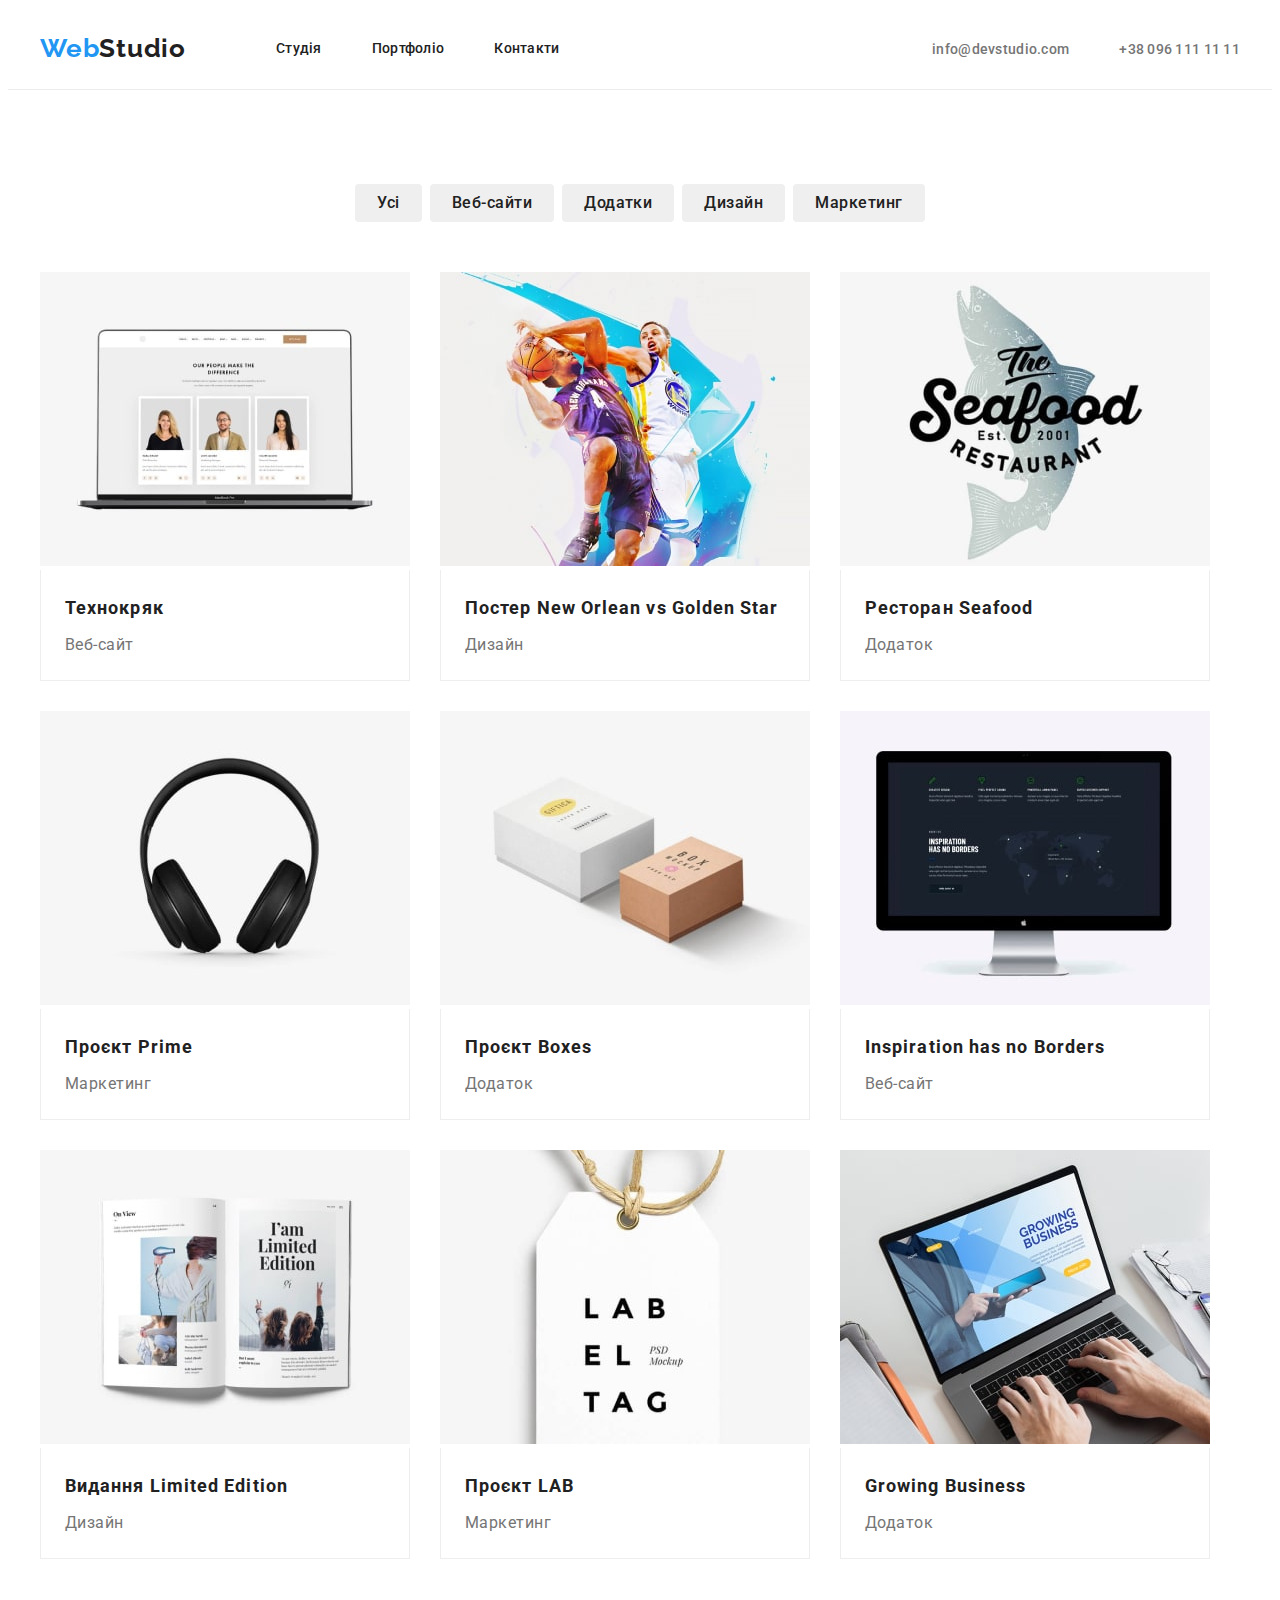
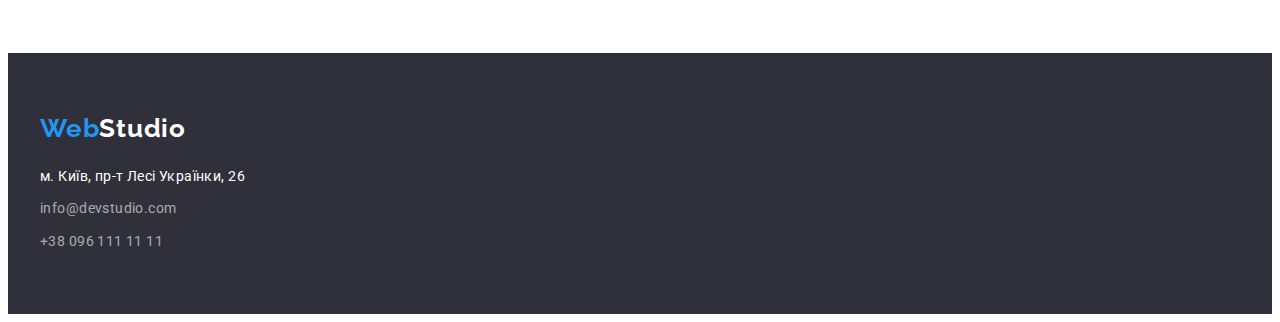
==== portfolio.html @ a3d4b9a1 "Initial commit" ====
<!DOCTYPE html>
<html lang="en">
  <head>
    <meta charset="UTF-8" />
    <meta http-equiv="X-UA-Compatible" content="IE=edge" />
    <meta name="viewport" content="width=device-width, initial-scale=1.0" />
    <title>poftfolio</title>
    <!-- Fonts -->
    <link rel="preconnect" href="https://fonts.googleapis.com" />
    <link rel="preconnect" href="https://fonts.gstatic.com" crossorigin />
    <link
      href="https://fonts.googleapis.com/css2?family=Raleway:wght@700&family=Roboto:wght@400;500;700;900&display=swap"
      rel="stylesheet"
    />
    <!--modern normalize  -->
    <link rel="stylesheet" href="https://cdnjs.cloudflare.com/ajax/libs/modern-normalize/1.1.0/modern-normalize.min.css"
      integrity="sha512-wpPYUAdjBVSE4KJnH1VR1HeZfpl1ub8YT/NKx4PuQ5NmX2tKuGu6U/JRp5y+Y8XG2tV+wKQpNHVUX03MfMFn9Q=="
      crossorigin="anonymous" referrerpolicy="no-referrer" />
    <!-- Link -->
    <link rel="stylesheet" href="./css/styles.css" />
  </head>
  <body>
    <header class="header">
      <div class="header-container container">
        <a href="./index.html" class="logo">Web<span class="logo-header">Studio</span></a>
        <nav class="header-nav">
          <ul class="header-list list">
            <li><a class="header-link link" href="./index.html">Студія</a></li>
            <li><a class="header-link link" href="./portfolio.html">Портфоліо</a></li>
            <li><a class="header-link link" href="">Контакти</a></li>
          </ul>
        </nav>
        <ul class="contacts list flex-contacts-header">
          <li>
            <a href="mailto:info@devstudio.com" class="contacts-item link">info@devstudio.com</a>
          </li>
          <li>
            <a href="tel:+380961111111" class="contacts-item link">+38 096 111 11 11</a>
          </li>
        </ul>
      </div>
    </header>
    <main>
      <section class="section filter-section">
        <div class="container">
      <h1 class="visually-hidden">Our projects</h1>
      <ul class="button list">
        <li><button type="button" class="button-projects">Усі</button></li>
        <li>
          <button type="button" class="button-projects">Веб-сайти</button>
        </li>
        <li>
          <button type="button" class="button-projects">Додатки</button>
        </li>
        <li><button type="button" class="button-projects">Дизайн</button></li>
        <li>
          <button type="button" class="button-projects">Маркетинг</button>
        </li>
      </ul>
      <ul class="filter-item list">
        <li>
          <img src="./images/techno-min.jpg" alt="вебсайт" width="370" height="294" />
          <div class="filter-projects">
            <h3 class="filter-title">Технокряк</h3>
            <p class="filter-text">Веб-сайт</p>
          </div>
        </li>
        <li>
          <img src="./images/basketball-min.jpg" alt="Дизайн" width="370" height="294" />
          <div class="filter-projects">
            <h3 class="filter-title">Постер <span lang="en">New Orlean vs Golden Star</span>
            </h3>
            <p class="filter-text">Дизайн</p>
          </div>
        </li>
        <li>
          <img src="./images/seafoodrest-min.jpg" alt="Додаток" width="370" height="294" />
          <div class="filter-projects">
        <h3 class="filter-title">
          Ресторан <span lang="en">Seafood</span>
        </h3>
        <p class="filter-text">Додаток</p>
          </div>
        </li>
        <li>
          <img src="./images/airphones-min.jpg" alt="навушники" width="370" height="294" />
          <div class="filter-projects">
          <h3 class="filter-title">Проєкт <span lang="en">Prime</span></h3>
          <p class="filter-text">Маркетинг</p>
          </div>
        </li>
        <li>
          <img src="./images/boxes-min.jpg" alt="коробки" width="370" height="294" />
          <div class="filter-projects">
          <h3 class="filter-title">Проєкт <span lang="en">Boxes</span></h3>
          <p class="filter-text">Додаток</p>
          </div>
        </li>
        <li>
          <img src="./images/comp-min.jpg" alt="монітор" width="370" height="294" />
          <div class="filter-projects">
          <h3 class="filter-title">Inspiration has no Borders</h3>
          <p class="filter-text">Веб-сайт</p>
          </div>
         </li>
        <li>
          <img src="./images/limited-min.jpg" alt="книга" width="370" height="294" />
          <div class="filter-projects">
            <h3 class="filter-title">Видання <span lang="en">Limited Edition</span></h3>
            <p class="filter-text">Дизайн</p>
          </div>
        </li>
        <li>
          <img src="./images/lab-min.jpg" alt="бірка" width="370" height="294" />
          <div class="filter-projects">
            <h3 class="filter-title">Проєкт <span lang="en">LAB</span></h3>
            <p class="filter-text">Маркетинг</p>
          </div>
        </li>
        <li>
          <img src="./images/growing-min.jpg" alt="нойтбук" width="370" height="294" />
          <div class="filter-projects">
          <h3 class="filter-title">Growing Business</h3>
          <p class="filter-text">Додаток</p>
          </div>
        </li>
      </ul>
        </div>
      </section>
    </main>
    <!-- Футер -->
    <footer class="section footer">
      <div class="container">
        <a href="" class="footer-logo">Web<span class="logo-footer">Studio</span></a>
        <p class="address">м. Київ, пр-т Лесі Українки, 26</p>
        <ul class="list">
          <li class="address-list"><a class="address-link link" href="mailto:info@devstudio.com">info@devstudio.com</a></li>
          <li class="address-list"><a class="address-link link" href="tel:+380961111111">+38 096 111 11 11</a></li>
        </ul>
      </div>
    </footer>
  </body>
</html>
---- css/styles.css ----
:root {
  --brand-color: #757575;
  --main-title-color: #212121;
  --accent-color: #2196f3;
  --third-color: #ffffff;
  --indent: 30px;
}

body {
  background-color: var(--third-color);
  font-family: "Roboto", sans-serif;
}
.list {
  padding: 0;
  margin: 0;
  list-style: none;
}

.link {
  text-decoration: none;
}
h1,
h2,
h3,
p,
ul {
  margin-top: 0;
  margin-bottom: 0;
}
.container {
  width: 1200px;
  padding-right: 15px;
  padding-left: 15px;
  margin-left: auto;
  margin-right: auto;
  /* outline: 2px solid tomato; */
}
.section {
  padding-top: 94px;
  padding-bottom: 94px;

}
.img {
  display: block;
  max-width: 100%;
  height: auto;
}

/* ----Header------- */
.header {
  border-bottom: 1px solid #ececec;
}
.header-container {
  display: flex;
  align-items: center;
}

.logo {
  margin-right: 90px;
  padding-top: 25px;
  padding-bottom: 25px;
  font-family: "Raleway";
  font-weight: 700;
  font-size: 26px;
  line-height: 1.2;
  letter-spacing: 0.03em;
  text-decoration: none;

  color: var(--accent-color);
}

.logo-header {
 
  color: var(--main-title-color);
}

.header-list{
  display: flex;
  align-items: center;
  gap: 50px;
}

.header-link {
  display: block;
  padding-top: 32px;
  padding-bottom: 32px;

  font-weight: 500;
  font-size: 14px;
  line-height: 1.14;
  letter-spacing: 0.02em;

  color: var(--main-title-color);
}

.header-nav .header-link:hover,
.header-nav .header-link:focus {
  color: var(--accent-color);
  
}

.flex-contacts-header {
  display: flex;
  margin-left: auto;
  gap: 50px;
}


.contacts .contacts-item {
  padding-left: auto;
  font-weight: 500;
  font-size: 14px;
  line-height: 1.14;
  letter-spacing: 0.02em;
  color: var(--brand-color);
}
.contacts .contacts-item:hover,
.contacts .contacts-item:focus {
  color: var(--accent-color);
}
/* ----Header------- */

/* -------Hero------- */
.hero {
  background-color: #2f303a;
  padding-top: 200px;
  padding-bottom: 200px;
}
.hero-title {
  width: 696px;
  margin-left: auto;
  margin-right: auto;
  margin-bottom: 30px;
  font-weight: 900;
  font-size: 44px;
  line-height: 1.36;
  text-align: center;
  letter-spacing: 0.06em;
  text-transform: uppercase;
  color: var(--third-color);
}
.btn-hero {
  display: flex;
  align-items: center;
  text-align: center;
  min-width: 216px;
  min-height: 50px;
  padding: 10px 32px;
  border-radius: 4px;
  margin-left: auto;
  margin-right: auto;

  font-family: inherit;
  font-weight: 700;
  font-size: 16px;
  line-height: 1.88;
  letter-spacing: 0.06em;

  box-shadow: 0px 4px 4px rgba(0, 0, 0, 0.15);
  color: var(--third-color);
  cursor: pointer;
  background: var(--accent-color);
}
.btn-hero:hover,
.btn-hero:focus {
  color: #188ce8;
}

/* -------Hero------- */

/* -----Features------ */

.visually-hidden {
  position: absolute;
  white-space: nowrap;
  width: 1px;
  height: 1px;
  overflow: hidden;
  border: 0;
  padding: 0;
  clip: rect(0 0 0 0);
  clip-path: inset(50%);
  margin: -1px;
}

.features {
  display: flex;
  gap: 30px;
}

.feature-title {
  width: 270px;
  margin-bottom: 10px;
  font-style: normal;
  font-size: 14px;
  line-height: 1.14;
  letter-spacing: 0.03em;
  text-transform: uppercase;
  color: var(--main-title-color);
}

.feature-text {
  font-style: normal;
  font-size: 14px;
  line-height: 1.71;
  letter-spacing: 0.03em;
  color: var(--brand-color);
}

/* -----Features------ */

/* -----Work----- */
.section-work{
  padding-top: 0;
}
.section-title {
  margin-bottom: 50px;
  min-width: 366px;
  font-size: 36px;
  line-height: 1.16;
  text-align: center;
  letter-spacing: 0.03em;
  color: var(--main-title-color);
}
.work-list {
  display: flex;
  gap: var(--indent);
}

/* -----Work----- */

/* -----Our Team----- */
.team {
  background-color: #f5f4fa;
}
.position {
  padding-top: 30px;
  padding-bottom: 30px;
  
}
.heading-name {
  
  margin-bottom: 10px;
  font-weight: 500;
  font-size: 16px;
  line-height: 1.18;
  text-align: center;
  letter-spacing: 0.03em;
  color: var(--main-title-color);
  background-color: var(--third-color);
}

.job-heading {
  font-size: 16px;
  line-height: 1.18;
  text-align: center;
  letter-spacing: 0.03em;
  color: var(--brand-color);
  background-color: var(--third-color);
}
.photo-list {
  display: flex;
  gap: var(--indent);
  background-color: var(--third-color);
}

/* -----Our Team----- */

/* ----footer---- */
.footer {
  background-color: #2f303a;
  padding-top: 60px;
  padding-bottom: 60px;
}
.footer-logo {
  display: inline-block;
  margin-bottom: 20px;
  font-family: "Raleway";
  font-weight: 700;
  font-size: 26px;
  line-height: 1.2;
  letter-spacing: 0.03em;
  text-decoration: none;
  color: var(--accent-color);
}
.logo-footer {
  color: var(--third-color);
}

.address {
  margin-bottom: 9px;
  font-style: normal;
  font-size: 14px;
  line-height: 1.71;
  letter-spacing: 0.03em;
  color: var(--third-color);
}
.address-list {
  margin-bottom: 9px;
  
}
.address-list:last-child {
  margin-bottom: 0;
}

.address-link {
font-style: normal;
font-size: 14px;
line-height: 1.71;
letter-spacing: 0.03em;
color: rgba(255, 255, 255, 0.6);
}
.address-link:hover,
.address-link:focus {
  color: var(--accent-color);
}

/* ----footer---- */

/* -----portfolio----- */

/* -----portf btn-----*/

.button {
  display: flex;
  justify-content: center;
  gap: 8px;
  margin-bottom: 50px;
}
.button-projects {
  padding: 6px 22px;
  font-family: inherit;
  font-style: normal;
  font-weight: 500;
  font-size: 16px;
  line-height: 1.62;
  text-align: center;
  letter-spacing: 0.03em;
  color: #212121;
  border-style: none;
  border-radius: 4px;
}
.button .button-projects:hover,
.button .button-projects:focus {
  color: var(--third-color);
  background-color: var(--accent-color);
}

.filter-item {
  display: flex;
  flex-wrap: wrap;
  gap: var(--indent);
}
.filter-projects {
  padding: 20px 24px;
  border: 1px solid #EEEEEE;
  border-top: none;
 
}
 
.filter-title {
  margin-bottom: 4px;
  min-width: 270px;
  font-family: "Roboto";
  font-style: normal;
  font-size: 18px;
  line-height: 2;
  letter-spacing: 0.06em;
  color: var(--main-title-color);
}
.filter-text {
  font-style: normal;
  font-size: 16px;
  line-height: 1.88;
  letter-spacing: 0.03em;
  color: var(--brand-color);
}

.filter-section{
padding-bottom: 94px;
}
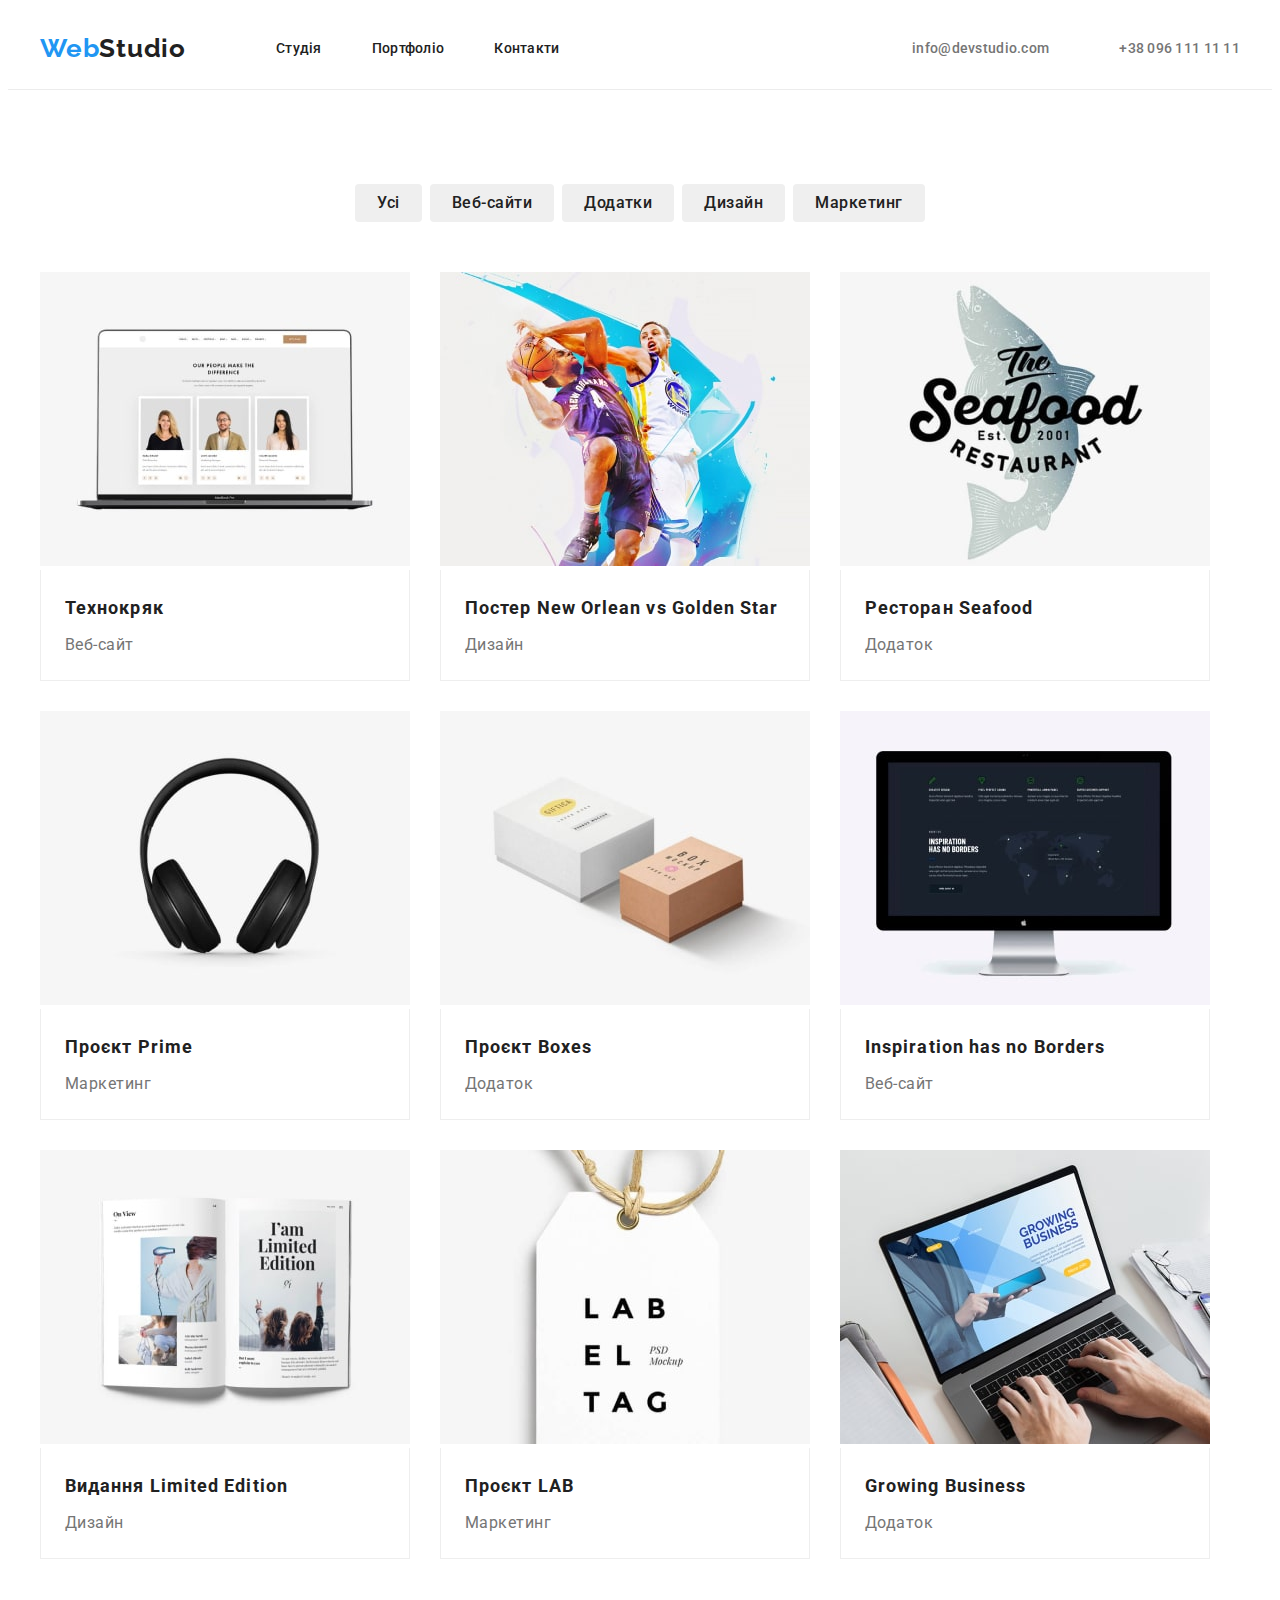
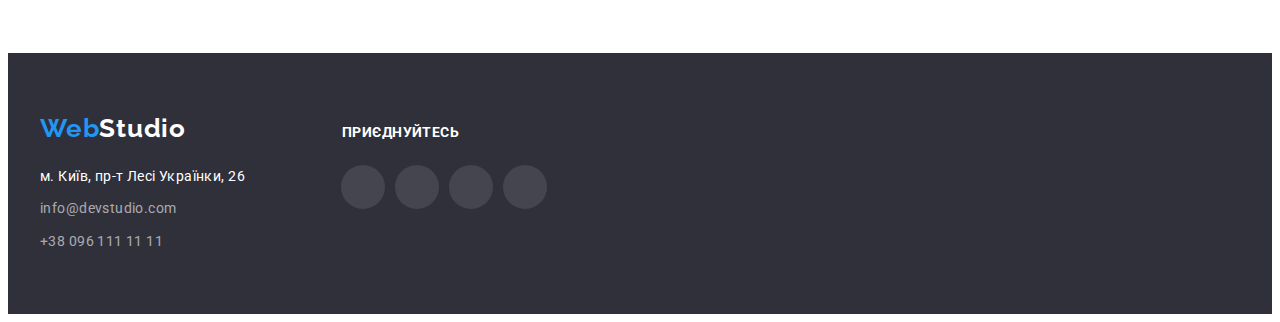
==== commit fac54517: "додає хедер та футер" ====
--- a/portfolio.html
+++ b/portfolio.html
@@ -25,17 +25,29 @@
         <a href="./index.html" class="logo">Web<span class="logo-header">Studio</span></a>
         <nav class="header-nav">
           <ul class="header-list list">
-            <li><a class="header-link link" href="./index.html">Студія</a></li>
-            <li><a class="header-link link" href="./portfolio.html">Портфоліо</a></li>
-            <li><a class="header-link link" href="">Контакти</a></li>
+            <li class="header-item">
+              <a class="header-nav-link link" href="./index.html">Студія</a>
+            </li>
+            <li class="header-item">
+              <a class="header-nav-link link" href="./portfolio.html">Портфоліо</a>
+            </li>
+            <li class="header-item">
+              <a class="header-nav-link link" href="">Контакти</a>
+            </li>
           </ul>
         </nav>
-        <ul class="contacts list flex-contacts-header">
+        <ul class="header-group list">
           <li>
-            <a href="mailto:info@devstudio.com" class="contacts-item link">info@devstudio.com</a>
+            <a class="header-contacts link" href="mailto:info@devstudio.com">
+              <svg class="envelope-icon" width="16" height="12">
+                <use href="./images/icons/symbol-defs-2.svg#icon-envelope"></use>
+              </svg>info@devstudio.com</a>
           </li>
           <li>
-            <a href="tel:+380961111111" class="contacts-item link">+38 096 111 11 11</a>
+            <a class="header-contacts link" href="tel:+380961111111"> <svg class="phone-icon" width="10" height="16">
+                <use href="./images/icons/symbol-defs-2.svg#icon-smartphone"></use>
+              </svg>
+              +38 096 111 11 11</a>
           </li>
         </ul>
       </div>
@@ -129,15 +141,58 @@
       </section>
     </main>
     <!-- Футер -->
-    <footer class="section footer">
-      <div class="container">
-        <a href="" class="footer-logo">Web<span class="logo-footer">Studio</span></a>
-        <p class="address">м. Київ, пр-т Лесі Українки, 26</p>
-        <ul class="list">
-          <li class="address-list"><a class="address-link link" href="mailto:info@devstudio.com">info@devstudio.com</a></li>
-          <li class="address-list"><a class="address-link link" href="tel:+380961111111">+38 096 111 11 11</a></li>
-        </ul>
-      </div>
-    </footer>
+        <footer class="section footer">
+          <div class="container">
+            <div class="logo-block">
+              <a href="" class="footer-logo">Web<span class="logo-footer">Studio</span></a>
+              <p class="join-us-footer">приєднуйтесь</p>
+            </div>
+            <address class="address-box">
+              <ul class="address-list list">
+                <li class="footer-box-link">
+                  <a class="footer-map-address link"
+                    href="https://www.google.com/maps/place/%D0%B1%D1%83%D0%BB%D1%8C%D0%B2%D0%B0%D1%80+%D0%9B%D0%B5%D1%81%D1%96+%D0%A3%D0%BA%D1%80%D0%B0%D1%97%D0%BD%D0%BA%D0%B8,+26,+%D0%9A%D0%B8%D1%97%D0%B2,+02000/@50.4265807,30.5383858,17z/data=!3m1!4b1!4m5!3m4!1s0x40d4cf0e033ecbe9:0x57a4dffefec77da0!8m2!3d50.4265807!4d30.5383859"
+                    target="_blank" rel="noopener noreferrer">м. Київ, пр-т Лесі Українки, 26</a>
+                </li>
+                <li class="footer-box-link">
+                  <a class="address-link link" href="mailto:info@devstudio.com">info@devstudio.com</a>
+                </li>
+                <li lass="footer-box-link">
+                  <a class="address-link link" href="tel:+380961111111">+38 096 111 11 11</a>
+                </li>
+              </ul>
+              <ul class="footer-social-list list">
+                <li class="footer-social-items">
+                  <a class="footer-social-link link" href="https://www.instagram.com" target="_blank" rel="noreferrer noopener"
+                    aria-label="Instagram">
+                    <svg class="footer-social-icon" width="20" height="20">
+                      <use href="./images/icons/symbol-defs-2.svg#icon-instagram"></use>
+                    </svg></a>
+                </li>
+                <li class="footer-social-items">
+                  <a class="footer-social-link link" href="https://www.twitter.com" target="_blank" rel="noreferrer noopener"
+                    aria-label="Twitter">
+                    <svg class="footer-social-icon" width="20" height="20">
+                      <use href="./images/icons/symbol-defs-2.svg#icon-twitter"></use>
+                    </svg></a>
+                </li>
+                <li class="footer-social-items">
+                  <a class="footer-social-link link" href="https://www.facebook.com" target="_blank" rel="noreferrer noopener"
+                    aria-label="Facebook">
+                    <svg class="footer-social-icon" width="20" height="20">
+                      <use href="./images/icons/symbol-defs-2.svg#icon-facebook"></use>
+                    </svg></a>
+                </li>
+                <li class="footer-social-items">
+                  <a class="footer-social-link link" href="https://www.linkedin.com" target="_blank" rel="noreferrer noopener"
+                    aria-label="linkedin">
+                    <svg class="footer-social-icon" width="20" height="20">
+                      <use href="./images/icons/symbol-defs-2.svg#icon-linkedin"></use>
+                    </svg></a>
+                </li>
+              </ul>
+            </address>
+          </div>
+        </footer>
   </body>
 </html>
--- a/css/styles.css
+++ b/css/styles.css
@@ -3,6 +3,7 @@
   --main-title-color: #212121;
   --accent-color: #2196f3;
   --third-color: #ffffff;
+  --icons-color: #AFB1B8;
   --indent: 30px;
 }
 
@@ -10,6 +11,7 @@
   background-color: var(--third-color);
   font-family: "Roboto", sans-serif;
 }
+
 .list {
   padding: 0;
   margin: 0;
@@ -19,6 +21,7 @@
 .link {
   text-decoration: none;
 }
+
 h1,
 h2,
 h3,
@@ -27,6 +30,7 @@
   margin-top: 0;
   margin-bottom: 0;
 }
+
 .container {
   width: 1200px;
   padding-right: 15px;
@@ -35,11 +39,13 @@
   margin-right: auto;
   /* outline: 2px solid tomato; */
 }
+
 .section {
   padding-top: 94px;
   padding-bottom: 94px;
 
 }
+
 .img {
   display: block;
   max-width: 100%;
@@ -50,6 +56,7 @@
 .header {
   border-bottom: 1px solid #ececec;
 }
+
 .header-container {
   display: flex;
   align-items: center;
@@ -70,17 +77,16 @@
 }
 
 .logo-header {
- 
   color: var(--main-title-color);
 }
 
-.header-list{
+.header-list {
   display: flex;
   align-items: center;
   gap: 50px;
 }
 
-.header-link {
+.header-nav-link {
   display: block;
   padding-top: 32px;
   padding-bottom: 32px;
@@ -93,20 +99,24 @@
   color: var(--main-title-color);
 }
 
-.header-nav .header-link:hover,
-.header-nav .header-link:focus {
+.header-nav .header-nav-link:hover,
+.header-nav .header-nav-link:focus {
   color: var(--accent-color);
-  
-}
-
-.flex-contacts-header {
+
+}
+
+
+.header-group {
   display: flex;
   margin-left: auto;
   gap: 50px;
-}
-
-
-.contacts .contacts-item {
+
+}
+
+.header-contacts {
+  display: flex;
+  align-items: center;
+  gap: 10px;
   padding-left: auto;
   font-weight: 500;
   font-size: 14px;
@@ -114,18 +124,42 @@
   letter-spacing: 0.02em;
   color: var(--brand-color);
 }
-.contacts .contacts-item:hover,
-.contacts .contacts-item:focus {
+
+
+.header-group .header-contacts:hover,
+.header-group .header-contacts:focus {
   color: var(--accent-color);
 }
+
+.envelope-icon {
+  margin-right: 10px;
+  fill: currentColor;
+  
+}
+
+.phone-icon {
+  fill: currentColor;
+}
+
+
 /* ----Header------- */
 
 /* -------Hero------- */
 .hero {
+  width: 1600px;
+  height: 600px;
+  margin-left: auto;
+  margin-right: auto;
   background-color: #2f303a;
   padding-top: 200px;
-  padding-bottom: 200px;
-}
+  padding-bottom: 280px;
+  background-image: linear-gradient(to right, rgba(47, 48, 58, 0.4), rgba(47, 48, 58, 0.4)),
+  url(../images/header-bg.jpg);
+  background-repeat: no-repeat;
+  background-position: center;
+  /* background-size: cover; */
+}
+
 .hero-title {
   width: 696px;
   margin-left: auto;
@@ -139,6 +173,7 @@
   text-transform: uppercase;
   color: var(--third-color);
 }
+
 .btn-hero {
   display: flex;
   align-items: center;
@@ -161,6 +196,7 @@
   cursor: pointer;
   background: var(--accent-color);
 }
+
 .btn-hero:hover,
 .btn-hero:focus {
   color: #188ce8;
@@ -210,9 +246,10 @@
 /* -----Features------ */
 
 /* -----Work----- */
-.section-work{
+.section-work {
   padding-top: 0;
 }
+
 .section-title {
   margin-bottom: 50px;
   min-width: 366px;
@@ -222,6 +259,7 @@
   letter-spacing: 0.03em;
   color: var(--main-title-color);
 }
+
 .work-list {
   display: flex;
   gap: var(--indent);
@@ -233,13 +271,9 @@
 .team {
   background-color: #f5f4fa;
 }
-.position {
-  padding-top: 30px;
-  padding-bottom: 30px;
-  
-}
+
 .heading-name {
-  
+
   margin-bottom: 10px;
   font-weight: 500;
   font-size: 16px;
@@ -258,23 +292,99 @@
   color: var(--brand-color);
   background-color: var(--third-color);
 }
+
 .photo-list {
   display: flex;
   gap: var(--indent);
   background-color: var(--third-color);
 }
 
+.photo-heading {
+  box-shadow: 0px 4px 4px rgba(0, 0, 0, 0.25);
+}
+
+.position {
+  padding-top: 30px;
+  padding-bottom: 30px;
+
+}
+
+.socials {
+  display: flex;
+  justify-content: center;
+  align-items: center;
+  gap: 20px;
+
+}
+.social-link {
+  display: flex;
+  justify-content: center;
+  align-items: center;
+  width: 44px;
+  height: 44px;
+  border-radius: 50px;
+  background-color: var(--third-color);
+
+}
+
+.socials-icon {
+  fill: var(--icons-color);
+}
+.social-link:hover .socials-icon,
+.social-link:focus .socials-icon {
+  fill:var(--accent-color) ;
+}
+
 /* -----Our Team----- */
 
-/* ----footer---- */
+/* -----Our Clients----- */
+
+.clients-list {
+  display: flex;
+  justify-content: center;
+  align-items: center;
+  gap: 30px;
+ 
+}
+
+.clients {
+  display: flex;
+  justify-content: center;
+  align-items: center;
+  border: 1px solid var(--icons-color);
+  border-radius: 4px;
+  width: 170px;
+  height: 92px;
+}
+
+.clients-link {
+  fill: var(--icons-color);
+}
+
+.clients-link:hover .clients-icon,
+.clients-link:focus .clients-icon {
+  fill: var(--accent-color);
+}
+
+/* -----Our Clients----- */
+
+
+/* ---Footer---- */
 .footer {
   background-color: #2f303a;
   padding-top: 60px;
   padding-bottom: 60px;
 }
+
+.logo-block {
+  display: flex;
+  align-items: baseline;
+}
+
 .footer-logo {
   display: inline-block;
   margin-bottom: 20px;
+  margin-right: 156px;
   font-family: "Raleway";
   font-weight: 700;
   font-size: 26px;
@@ -283,38 +393,88 @@
   text-decoration: none;
   color: var(--accent-color);
 }
+
 .logo-footer {
   color: var(--third-color);
 }
-
-.address {
+.join-us-footer {
+  font-weight: 700;
+  font-size: 14px;
+  line-height: 1.14;
+  letter-spacing: 0.03em;
+  text-transform: uppercase;
+
+  color: #FFFFFF;
+}
+.address-box {
+  display: flex;
+  margin-right: 70px;
+}
+.address-list {
+    margin-right: 70px;
+    width: 231px;
+}
+
+
+.footer-map-address {
+  font-style: normal;
+  font-size: 14px;
+  line-height: 1.71;
+  letter-spacing: 0.03em;
+  color: var(--third-color);
+}
+
+
+.footer-box-link:not(:last-child) {
   margin-bottom: 9px;
+}
+
+.address-link {
   font-style: normal;
   font-size: 14px;
   line-height: 1.71;
   letter-spacing: 0.03em;
-  color: var(--third-color);
-}
-.address-list {
-  margin-bottom: 9px;
-  
-}
-.address-list:last-child {
-  margin-bottom: 0;
-}
-
-.address-link {
-font-style: normal;
-font-size: 14px;
-line-height: 1.71;
-letter-spacing: 0.03em;
-color: rgba(255, 255, 255, 0.6);
-}
+  color: rgba(255, 255, 255, 0.6);
+}
+
 .address-link:hover,
 .address-link:focus {
   color: var(--accent-color);
 }
 
+
+.footer-social-list {
+  display: flex;
+  gap: 10px;
+}
+
+.footer-social-items {
+  width: 44px;
+  height: 44px;
+}
+
+.footer-social-link {
+    display: flex;
+    justify-content: center;
+    align-items: center;
+    width: 100%;
+    height: 100%;
+    border-radius: 50%;
+    color: var(--third-color);
+    background: rgba(255, 255, 255, 0.1);
+ 
+
+}
+.footer-social-icon {
+  fill: currentColor;
+}
+
+.footer-social-link:hover .footer-social-icon,
+.footer-social-link:focus .footer-social-icon {
+  fill: var(--accent-color);
+}
+
+
 /* ----footer---- */
 
 /* -----portfolio----- */
@@ -327,6 +487,7 @@
   gap: 8px;
   margin-bottom: 50px;
 }
+
 .button-projects {
   padding: 6px 22px;
   font-family: inherit;
@@ -340,6 +501,7 @@
   border-style: none;
   border-radius: 4px;
 }
+
 .button .button-projects:hover,
 .button .button-projects:focus {
   color: var(--third-color);
@@ -351,13 +513,14 @@
   flex-wrap: wrap;
   gap: var(--indent);
 }
+
 .filter-projects {
   padding: 20px 24px;
   border: 1px solid #EEEEEE;
   border-top: none;
- 
-}
- 
+
+}
+
 .filter-title {
   margin-bottom: 4px;
   min-width: 270px;
@@ -368,6 +531,7 @@
   letter-spacing: 0.06em;
   color: var(--main-title-color);
 }
+
 .filter-text {
   font-style: normal;
   font-size: 16px;
@@ -376,6 +540,6 @@
   color: var(--brand-color);
 }
 
-.filter-section{
-padding-bottom: 94px;
+.filter-section {
+  padding-bottom: 94px;
 }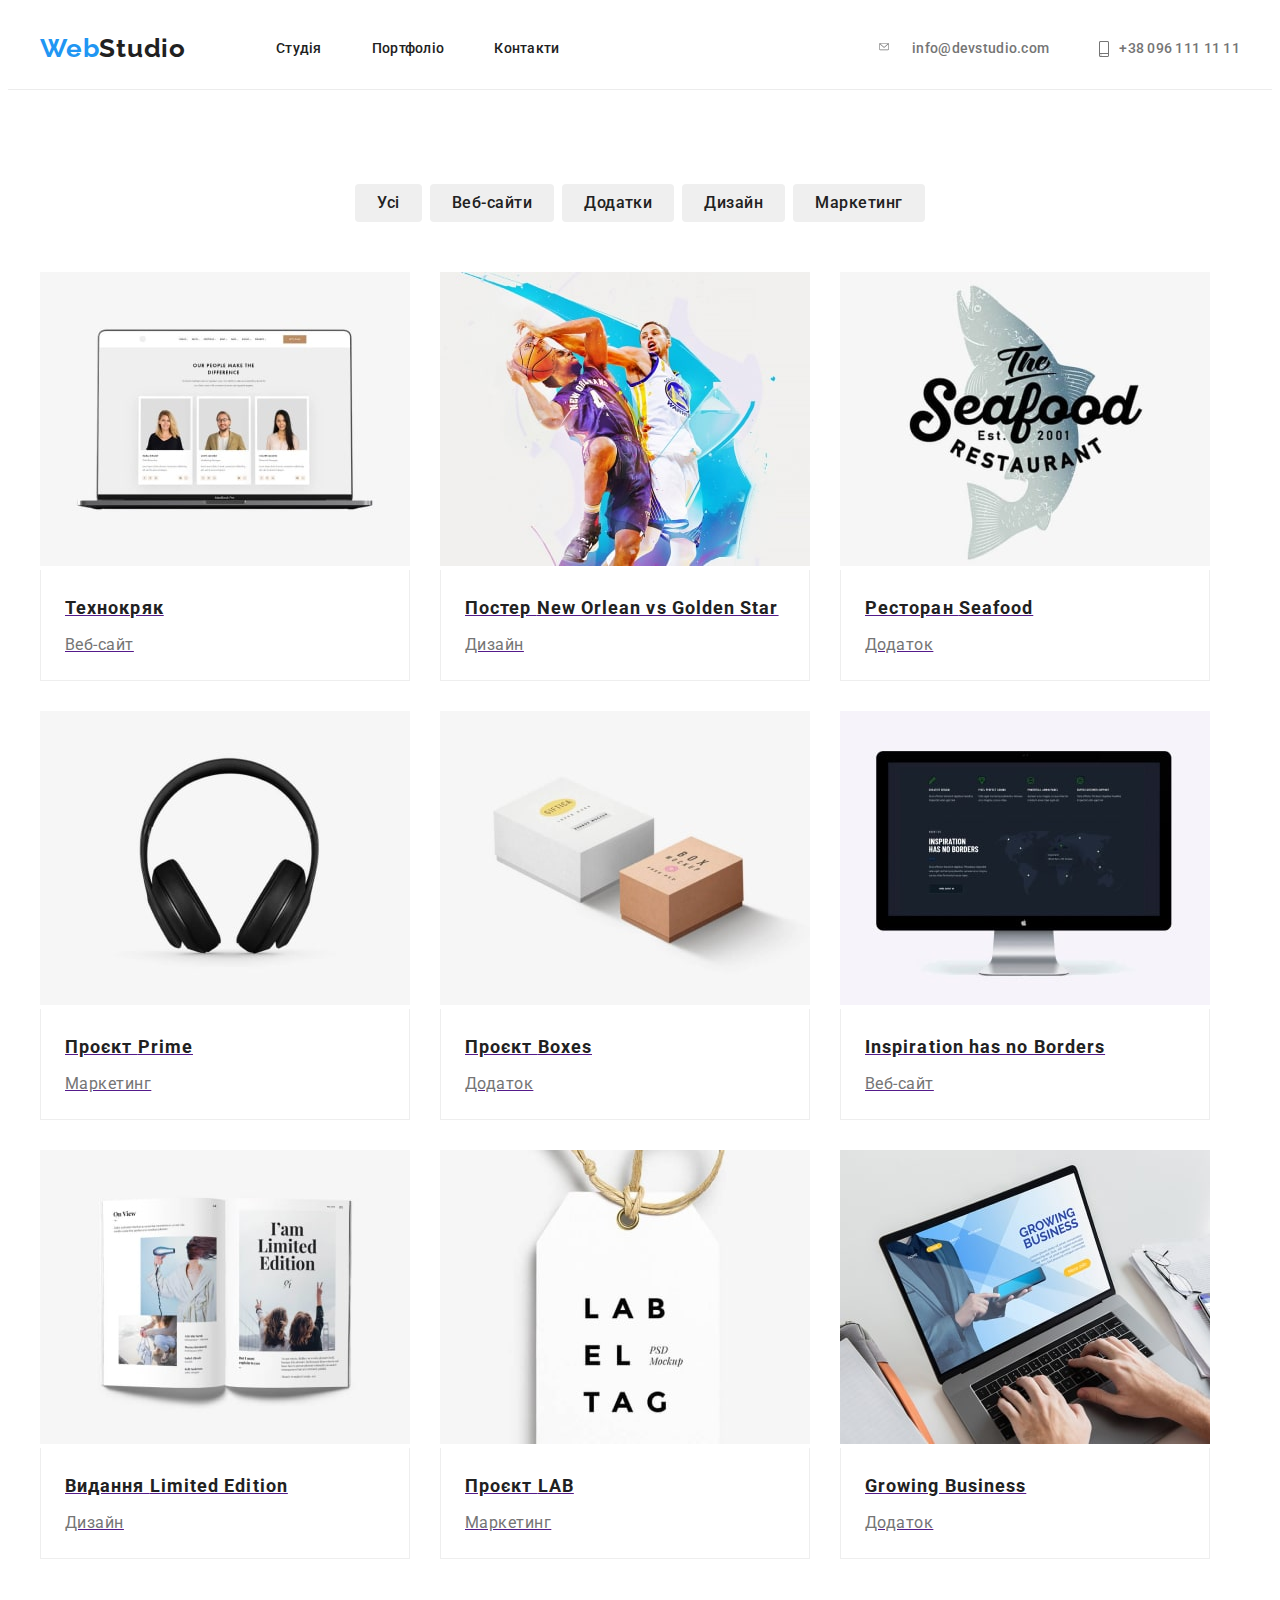
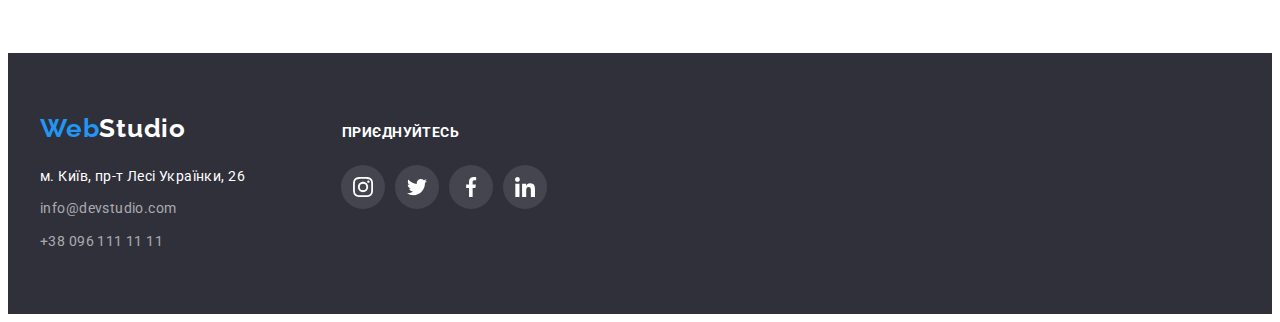
==== commit 31719bc1: "додає виправлення №1" ====
--- a/portfolio.html
+++ b/portfolio.html
@@ -13,23 +13,31 @@
       rel="stylesheet"
     />
     <!--modern normalize  -->
-    <link rel="stylesheet" href="https://cdnjs.cloudflare.com/ajax/libs/modern-normalize/1.1.0/modern-normalize.min.css"
+    <link
+      rel="stylesheet"
+      href="https://cdnjs.cloudflare.com/ajax/libs/modern-normalize/1.1.0/modern-normalize.min.css"
       integrity="sha512-wpPYUAdjBVSE4KJnH1VR1HeZfpl1ub8YT/NKx4PuQ5NmX2tKuGu6U/JRp5y+Y8XG2tV+wKQpNHVUX03MfMFn9Q=="
-      crossorigin="anonymous" referrerpolicy="no-referrer" />
+      crossorigin="anonymous"
+      referrerpolicy="no-referrer"
+    />
     <!-- Link -->
     <link rel="stylesheet" href="./css/styles.css" />
   </head>
   <body>
     <header class="header">
       <div class="header-container container">
-        <a href="./index.html" class="logo">Web<span class="logo-header">Studio</span></a>
+        <a href="./index.html" class="logo"
+          >Web<span class="logo-header">Studio</span></a
+        >
         <nav class="header-nav">
           <ul class="header-list list">
             <li class="header-item">
               <a class="header-nav-link link" href="./index.html">Студія</a>
             </li>
             <li class="header-item">
-              <a class="header-nav-link link" href="./portfolio.html">Портфоліо</a>
+              <a class="header-nav-link link" href="./portfolio.html"
+                >Портфоліо</a
+              >
             </li>
             <li class="header-item">
               <a class="header-nav-link link" href="">Контакти</a>
@@ -40,14 +48,21 @@
           <li>
             <a class="header-contacts link" href="mailto:info@devstudio.com">
               <svg class="envelope-icon" width="16" height="12">
-                <use href="./images/icons/symbol-defs-2.svg#icon-envelope"></use>
-              </svg>info@devstudio.com</a>
+                <use
+                  href="./images/symbol-defs-2.svg#icon-envelope"
+                ></use></svg
+              >info@devstudio.com</a
+            >
           </li>
           <li>
-            <a class="header-contacts link" href="tel:+380961111111"> <svg class="phone-icon" width="10" height="16">
-                <use href="./images/icons/symbol-defs-2.svg#icon-smartphone"></use>
+            <a class="header-contacts link" href="tel:+380961111111">
+              <svg class="phone-icon" width="10" height="16">
+                <use
+                  href="./images/symbol-defs-2.svg#icon-smartphone"
+                ></use>
               </svg>
-              +38 096 111 11 11</a>
+              +38 096 111 11 11</a
+            >
           </li>
         </ul>
       </div>
@@ -55,144 +70,249 @@
     <main>
       <section class="section filter-section">
         <div class="container">
-      <h1 class="visually-hidden">Our projects</h1>
-      <ul class="button list">
-        <li><button type="button" class="button-projects">Усі</button></li>
-        <li>
-          <button type="button" class="button-projects">Веб-сайти</button>
-        </li>
-        <li>
-          <button type="button" class="button-projects">Додатки</button>
-        </li>
-        <li><button type="button" class="button-projects">Дизайн</button></li>
-        <li>
-          <button type="button" class="button-projects">Маркетинг</button>
-        </li>
-      </ul>
-      <ul class="filter-item list">
-        <li>
-          <img src="./images/techno-min.jpg" alt="вебсайт" width="370" height="294" />
-          <div class="filter-projects">
-            <h3 class="filter-title">Технокряк</h3>
-            <p class="filter-text">Веб-сайт</p>
-          </div>
-        </li>
-        <li>
-          <img src="./images/basketball-min.jpg" alt="Дизайн" width="370" height="294" />
-          <div class="filter-projects">
-            <h3 class="filter-title">Постер <span lang="en">New Orlean vs Golden Star</span>
-            </h3>
-            <p class="filter-text">Дизайн</p>
-          </div>
-        </li>
-        <li>
-          <img src="./images/seafoodrest-min.jpg" alt="Додаток" width="370" height="294" />
-          <div class="filter-projects">
-        <h3 class="filter-title">
-          Ресторан <span lang="en">Seafood</span>
-        </h3>
-        <p class="filter-text">Додаток</p>
-          </div>
-        </li>
-        <li>
-          <img src="./images/airphones-min.jpg" alt="навушники" width="370" height="294" />
-          <div class="filter-projects">
-          <h3 class="filter-title">Проєкт <span lang="en">Prime</span></h3>
-          <p class="filter-text">Маркетинг</p>
-          </div>
-        </li>
-        <li>
-          <img src="./images/boxes-min.jpg" alt="коробки" width="370" height="294" />
-          <div class="filter-projects">
-          <h3 class="filter-title">Проєкт <span lang="en">Boxes</span></h3>
-          <p class="filter-text">Додаток</p>
-          </div>
-        </li>
-        <li>
-          <img src="./images/comp-min.jpg" alt="монітор" width="370" height="294" />
-          <div class="filter-projects">
-          <h3 class="filter-title">Inspiration has no Borders</h3>
-          <p class="filter-text">Веб-сайт</p>
-          </div>
-         </li>
-        <li>
-          <img src="./images/limited-min.jpg" alt="книга" width="370" height="294" />
-          <div class="filter-projects">
-            <h3 class="filter-title">Видання <span lang="en">Limited Edition</span></h3>
-            <p class="filter-text">Дизайн</p>
-          </div>
-        </li>
-        <li>
-          <img src="./images/lab-min.jpg" alt="бірка" width="370" height="294" />
-          <div class="filter-projects">
-            <h3 class="filter-title">Проєкт <span lang="en">LAB</span></h3>
-            <p class="filter-text">Маркетинг</p>
-          </div>
-        </li>
-        <li>
-          <img src="./images/growing-min.jpg" alt="нойтбук" width="370" height="294" />
-          <div class="filter-projects">
-          <h3 class="filter-title">Growing Business</h3>
-          <p class="filter-text">Додаток</p>
-          </div>
-        </li>
-      </ul>
+          <h1 class="visually-hidden">Our projects</h1>
+          <ul class="button list">
+            <li><button type="button" class="button-projects">Усі</button></li>
+            <li>
+              <button type="button" class="button-projects">Веб-сайти</button>
+            </li>
+            <li>
+              <button type="button" class="button-projects">Додатки</button>
+            </li>
+            <li>
+              <button type="button" class="button-projects">Дизайн</button>
+            </li>
+            <li>
+              <button type="button" class="button-projects">Маркетинг</button>
+            </li>
+          </ul>
+          <ul class="filter-item list">
+            <li class="example-card">
+              <a class="example-link" href="">
+                <img src="./images/techno-min.jpg" alt="вебсайт" width="370" height="294" />
+                <div class="filter-projects">
+                  <h3 class="filter-title">Технокряк</h3>
+                  <p class="filter-text">Веб-сайт</p>
+                </div>
+              </a>
+            </li>
+            <li class="example-card">
+              <a class="example-link" href="">
+                <img
+                src="./images/basketball-min.jpg"
+                alt="Дизайн"
+                width="370"
+                height="294"
+              />
+              <div class="filter-projects">
+                <h3 class="filter-title">
+                  Постер <span lang="en">New Orlean vs Golden Star</span>
+                </h3>
+                <p class="filter-text">Дизайн</p>
+              </div>
+              </a>
+            </li>
+            <li class="example-card">
+              <a class="example-link" href="">
+                 <img
+                src="./images/seafoodrest-min.jpg"
+                alt="Додаток"
+                width="370"
+                height="294"
+              />
+              <div class="filter-projects">
+                <h3 class="filter-title">
+                  Ресторан <span lang="en">Seafood</span>
+                </h3>
+                <p class="filter-text">Додаток</p>
+              </div>
+              </a>
+            </li>
+            <li class="example-card">
+              <a class="example-link" href="">
+                <img
+                src="./images/airphones-min.jpg"
+                alt="навушники"
+                width="370"
+                height="294"
+              />
+              <div class="filter-projects">
+                <h3 class="filter-title">
+                  Проєкт <span lang="en">Prime</span>
+                </h3>
+                <p class="filter-text">Маркетинг</p>
+              </div>
+              </a>
+            </li>
+            <li class="example-card">
+              <a class="example-link" href="">
+               <img
+                src="./images/boxes-min.jpg"
+                alt="коробки"
+                width="370"
+                height="294"
+              />
+              <div class="filter-projects">
+                <h3 class="filter-title">
+                  Проєкт <span lang="en">Boxes</span>
+                </h3>
+                <p class="filter-text">Додаток</p>
+              </div> 
+              </a>
+            </li>
+            <li class="example-card">
+              <a class="example-link" href="">
+                <img
+                src="./images/comp-min.jpg"
+                alt="монітор"
+                width="370"
+                height="294"
+              />
+              <div class="filter-projects">
+                <h3 class="filter-title">Inspiration has no Borders</h3>
+                <p class="filter-text">Веб-сайт</p>
+              </div>
+              </a>
+            </li>
+            <li class="example-card">
+              <a class="example-link" href="">
+                 <img
+                src="./images/limited-min.jpg"
+                alt="книга"
+                width="370"
+                height="294"
+              />
+              <div class="filter-projects">
+                <h3 class="filter-title">
+                  Видання <span lang="en">Limited Edition</span>
+                </h3>
+                <p class="filter-text">Дизайн</p>
+              </div> 
+              </a>
+            </li>
+            <li class="example-card">
+              <a class="example-link" href="">
+                <img
+                src="./images/lab-min.jpg"
+                alt="бірка"
+                width="370"
+                height="294"
+              />
+              <div class="filter-projects">
+                <h3 class="filter-title">Проєкт <span lang="en">LAB</span></h3>
+                <p class="filter-text">Маркетинг</p>
+              </div> 
+              </a>
+            </li>
+            <li class="example-card">
+              <a class="example-link" href="">
+               <img
+                src="./images/growing-min.jpg"
+                alt="нойтбук"
+                width="370"
+                height="294"
+              />
+              <div class="filter-projects">
+                <h3 class="filter-title">Growing Business</h3>
+                <p class="filter-text">Додаток</p>
+              </div> 
+              </a>
+            </li>
+          </ul>
         </div>
       </section>
     </main>
     <!-- Футер -->
-        <footer class="section footer">
-          <div class="container">
-            <div class="logo-block">
-              <a href="" class="footer-logo">Web<span class="logo-footer">Studio</span></a>
-              <p class="join-us-footer">приєднуйтесь</p>
-            </div>
-            <address class="address-box">
-              <ul class="address-list list">
-                <li class="footer-box-link">
-                  <a class="footer-map-address link"
-                    href="https://www.google.com/maps/place/%D0%B1%D1%83%D0%BB%D1%8C%D0%B2%D0%B0%D1%80+%D0%9B%D0%B5%D1%81%D1%96+%D0%A3%D0%BA%D1%80%D0%B0%D1%97%D0%BD%D0%BA%D0%B8,+26,+%D0%9A%D0%B8%D1%97%D0%B2,+02000/@50.4265807,30.5383858,17z/data=!3m1!4b1!4m5!3m4!1s0x40d4cf0e033ecbe9:0x57a4dffefec77da0!8m2!3d50.4265807!4d30.5383859"
-                    target="_blank" rel="noopener noreferrer">м. Київ, пр-т Лесі Українки, 26</a>
-                </li>
-                <li class="footer-box-link">
-                  <a class="address-link link" href="mailto:info@devstudio.com">info@devstudio.com</a>
-                </li>
-                <li lass="footer-box-link">
-                  <a class="address-link link" href="tel:+380961111111">+38 096 111 11 11</a>
-                </li>
-              </ul>
-              <ul class="footer-social-list list">
-                <li class="footer-social-items">
-                  <a class="footer-social-link link" href="https://www.instagram.com" target="_blank" rel="noreferrer noopener"
-                    aria-label="Instagram">
-                    <svg class="footer-social-icon" width="20" height="20">
-                      <use href="./images/icons/symbol-defs-2.svg#icon-instagram"></use>
-                    </svg></a>
-                </li>
-                <li class="footer-social-items">
-                  <a class="footer-social-link link" href="https://www.twitter.com" target="_blank" rel="noreferrer noopener"
-                    aria-label="Twitter">
-                    <svg class="footer-social-icon" width="20" height="20">
-                      <use href="./images/icons/symbol-defs-2.svg#icon-twitter"></use>
-                    </svg></a>
-                </li>
-                <li class="footer-social-items">
-                  <a class="footer-social-link link" href="https://www.facebook.com" target="_blank" rel="noreferrer noopener"
-                    aria-label="Facebook">
-                    <svg class="footer-social-icon" width="20" height="20">
-                      <use href="./images/icons/symbol-defs-2.svg#icon-facebook"></use>
-                    </svg></a>
-                </li>
-                <li class="footer-social-items">
-                  <a class="footer-social-link link" href="https://www.linkedin.com" target="_blank" rel="noreferrer noopener"
-                    aria-label="linkedin">
-                    <svg class="footer-social-icon" width="20" height="20">
-                      <use href="./images/icons/symbol-defs-2.svg#icon-linkedin"></use>
-                    </svg></a>
-                </li>
-              </ul>
-            </address>
-          </div>
-        </footer>
+    <footer class="section footer">
+      <div class="container">
+        <div class="logo-block">
+          <a href="" class="footer-logo"
+            >Web<span class="logo-footer">Studio</span></a
+          >
+          <p class="join-us-footer">приєднуйтесь</p>
+        </div>
+        <address class="address-box">
+          <ul class="address-list list">
+            <li class="footer-box-link">
+              <a
+                class="footer-map-address link"
+                href="https://www.google.com/maps/place/%D0%B1%D1%83%D0%BB%D1%8C%D0%B2%D0%B0%D1%80+%D0%9B%D0%B5%D1%81%D1%96+%D0%A3%D0%BA%D1%80%D0%B0%D1%97%D0%BD%D0%BA%D0%B8,+26,+%D0%9A%D0%B8%D1%97%D0%B2,+02000/@50.4265807,30.5383858,17z/data=!3m1!4b1!4m5!3m4!1s0x40d4cf0e033ecbe9:0x57a4dffefec77da0!8m2!3d50.4265807!4d30.5383859"
+                target="_blank"
+                rel="noopener noreferrer"
+                >м. Київ, пр-т Лесі Українки, 26</a
+              >
+            </li>
+            <li class="footer-box-link">
+              <a class="address-link link" href="mailto:info@devstudio.com"
+                >info@devstudio.com</a
+              >
+            </li>
+            <li lass="footer-box-link">
+              <a class="address-link link" href="tel:+380961111111"
+                >+38 096 111 11 11</a
+              >
+            </li>
+          </ul>
+          <ul class="footer-social-list list">
+            <li class="footer-social-items">
+              <a
+                class="footer-social-link link"
+                href="https://www.instagram.com"
+                target="_blank"
+                rel="noreferrer noopener"
+                aria-label="Instagram"
+              >
+                <svg class="footer-social-icon" width="20" height="20">
+                  <use
+                    href="./images/symbol-defs-2.svg#icon-instagram"
+                  ></use></svg
+              ></a>
+            </li>
+            <li class="footer-social-items">
+              <a
+                class="footer-social-link link"
+                href="https://www.twitter.com"
+                target="_blank"
+                rel="noreferrer noopener"
+                aria-label="Twitter"
+              >
+                <svg class="footer-social-icon" width="20" height="20">
+                  <use
+                    href="./images/symbol-defs-2.svg#icon-twitter"
+                  ></use></svg
+              ></a>
+            </li>
+            <li class="footer-social-items">
+              <a
+                class="footer-social-link link"
+                href="https://www.facebook.com"
+                target="_blank"
+                rel="noreferrer noopener"
+                aria-label="Facebook"
+              >
+                <svg class="footer-social-icon" width="20" height="20">
+                  <use
+                    href="./images/symbol-defs-2.svg#icon-facebook"
+                  ></use></svg
+              ></a>
+            </li>
+            <li class="footer-social-items">
+              <a
+                class="footer-social-link link"
+                href="https://www.linkedin.com"
+                target="_blank"
+                rel="noreferrer noopener"
+                aria-label="linkedin"
+              >
+                <svg class="footer-social-icon" width="20" height="20">
+                  <use
+                    href="./images/symbol-defs-2.svg#icon-linkedin"
+                  ></use></svg
+              ></a>
+            </li>
+          </ul>
+        </address>
+      </div>
+    </footer>
   </body>
 </html>
--- a/css/styles.css
+++ b/css/styles.css
@@ -3,7 +3,7 @@
   --main-title-color: #212121;
   --accent-color: #2196f3;
   --third-color: #ffffff;
-  --icons-color: #AFB1B8;
+  --icons-color: #afb1b8;
   --indent: 30px;
 }
 
@@ -43,7 +43,6 @@
 .section {
   padding-top: 94px;
   padding-bottom: 94px;
-
 }
 
 .img {
@@ -102,15 +101,12 @@
 .header-nav .header-nav-link:hover,
 .header-nav .header-nav-link:focus {
   color: var(--accent-color);
-
-}
-
+}
 
 .header-group {
   display: flex;
   margin-left: auto;
   gap: 50px;
-
 }
 
 .header-contacts {
@@ -125,7 +121,6 @@
   color: var(--brand-color);
 }
 
-
 .header-group .header-contacts:hover,
 .header-group .header-contacts:focus {
   color: var(--accent-color);
@@ -134,13 +129,11 @@
 .envelope-icon {
   margin-right: 10px;
   fill: currentColor;
-  
 }
 
 .phone-icon {
   fill: currentColor;
 }
-
 
 /* ----Header------- */
 
@@ -153,8 +146,12 @@
   background-color: #2f303a;
   padding-top: 200px;
   padding-bottom: 280px;
-  background-image: linear-gradient(to right, rgba(47, 48, 58, 0.4), rgba(47, 48, 58, 0.4)),
-  url(../images/header-bg.jpg);
+  background-image: linear-gradient(
+      to right,
+      rgba(47, 48, 58, 0.4),
+      rgba(47, 48, 58, 0.4)
+    ),
+    url(../images/header-bg.jpg);
   background-repeat: no-repeat;
   background-position: center;
   /* background-size: cover; */
@@ -243,6 +240,24 @@
   color: var(--brand-color);
 }
 
+.feature-icon {
+  display: flex;
+  justify-content: center;
+  align-items: center;
+  border-radius: 4px;
+  width: 270px;
+  height: 120px;
+  margin-bottom: 30px;
+  gap: 30px;
+  
+  background-color: #F5F4FA;
+}
+
+.feature-icon:hover,
+.feature-icon:focus {
+  fill: var(--accent-color);
+}
+
 /* -----Features------ */
 
 /* -----Work----- */
@@ -271,9 +286,12 @@
 .team {
   background-color: #f5f4fa;
 }
+.team-photo {
+  display: flex;
+  gap: var(--indent);
+}
 
 .heading-name {
-
   margin-bottom: 10px;
   font-weight: 500;
   font-size: 16px;
@@ -281,7 +299,6 @@
   text-align: center;
   letter-spacing: 0.03em;
   color: var(--main-title-color);
-  background-color: var(--third-color);
 }
 
 .job-heading {
@@ -290,23 +307,18 @@
   text-align: center;
   letter-spacing: 0.03em;
   color: var(--brand-color);
+}
+
+.photo-heading {
   background-color: var(--third-color);
-}
-
-.photo-list {
-  display: flex;
-  gap: var(--indent);
-  background-color: var(--third-color);
-}
-
-.photo-heading {
-  box-shadow: 0px 4px 4px rgba(0, 0, 0, 0.25);
+  box-shadow: 0px 1px 3px rgba(0, 0, 0, 0.12), 0px 1px 1px rgba(0, 0, 0, 0.14),
+    0px 2px 1px rgba(0, 0, 0, 0.2);
+  border-radius: 0px 0px 4px 4px;
 }
 
 .position {
   padding-top: 30px;
   padding-bottom: 30px;
-
 }
 
 .socials {
@@ -314,7 +326,6 @@
   justify-content: center;
   align-items: center;
   gap: 20px;
-
 }
 .social-link {
   display: flex;
@@ -324,7 +335,6 @@
   height: 44px;
   border-radius: 50px;
   background-color: var(--third-color);
-
 }
 
 .socials-icon {
@@ -332,7 +342,7 @@
 }
 .social-link:hover .socials-icon,
 .social-link:focus .socials-icon {
-  fill:var(--accent-color) ;
+  fill: var(--accent-color);
 }
 
 /* -----Our Team----- */
@@ -344,7 +354,6 @@
   justify-content: center;
   align-items: center;
   gap: 30px;
- 
 }
 
 .clients {
@@ -367,7 +376,6 @@
 }
 
 /* -----Our Clients----- */
-
 
 /* ---Footer---- */
 .footer {
@@ -404,17 +412,16 @@
   letter-spacing: 0.03em;
   text-transform: uppercase;
 
-  color: #FFFFFF;
+  color: #ffffff;
 }
 .address-box {
   display: flex;
   margin-right: 70px;
 }
 .address-list {
-    margin-right: 70px;
-    width: 231px;
-}
-
+  margin-right: 70px;
+  width: 231px;
+}
 
 .footer-map-address {
   font-style: normal;
@@ -423,7 +430,6 @@
   letter-spacing: 0.03em;
   color: var(--third-color);
 }
-
 
 .footer-box-link:not(:last-child) {
   margin-bottom: 9px;
@@ -442,7 +448,6 @@
   color: var(--accent-color);
 }
 
-
 .footer-social-list {
   display: flex;
   gap: 10px;
@@ -454,16 +459,14 @@
 }
 
 .footer-social-link {
-    display: flex;
-    justify-content: center;
-    align-items: center;
-    width: 100%;
-    height: 100%;
-    border-radius: 50%;
-    color: var(--third-color);
-    background: rgba(255, 255, 255, 0.1);
- 
-
+  display: flex;
+  justify-content: center;
+  align-items: center;
+  width: 100%;
+  height: 100%;
+  border-radius: 50%;
+  color: var(--third-color);
+  background: rgba(255, 255, 255, 0.1);
 }
 .footer-social-icon {
   fill: currentColor;
@@ -473,7 +476,6 @@
 .footer-social-link:focus .footer-social-icon {
   fill: var(--accent-color);
 }
-
 
 /* ----footer---- */
 
@@ -506,6 +508,8 @@
 .button .button-projects:focus {
   color: var(--third-color);
   background-color: var(--accent-color);
+  box-shadow: 0px 3px 1px rgba(0, 0, 0, 0.1), 0px 1px 2px rgba(0, 0, 0, 0.08),
+    0px 2px 2px rgba(0, 0, 0, 0.12);
 }
 
 .filter-item {
@@ -514,11 +518,18 @@
   gap: var(--indent);
 }
 
+.filter-item .example-card:hover {
+  box-shadow: 0px 1px 1px rgba(0, 0, 0, 0.12), 0px 4px 4px rgba(0, 0, 0, 0.06),
+    1px 4px 6px rgba(0, 0, 0, 0.16);
+}
+.example-card {
+  background: var(--third-color);
+}
+
 .filter-projects {
   padding: 20px 24px;
-  border: 1px solid #EEEEEE;
+  border: 1px solid #eeeeee;
   border-top: none;
-
 }
 
 .filter-title {
@@ -542,4 +553,4 @@
 
 .filter-section {
   padding-bottom: 94px;
-}+}
